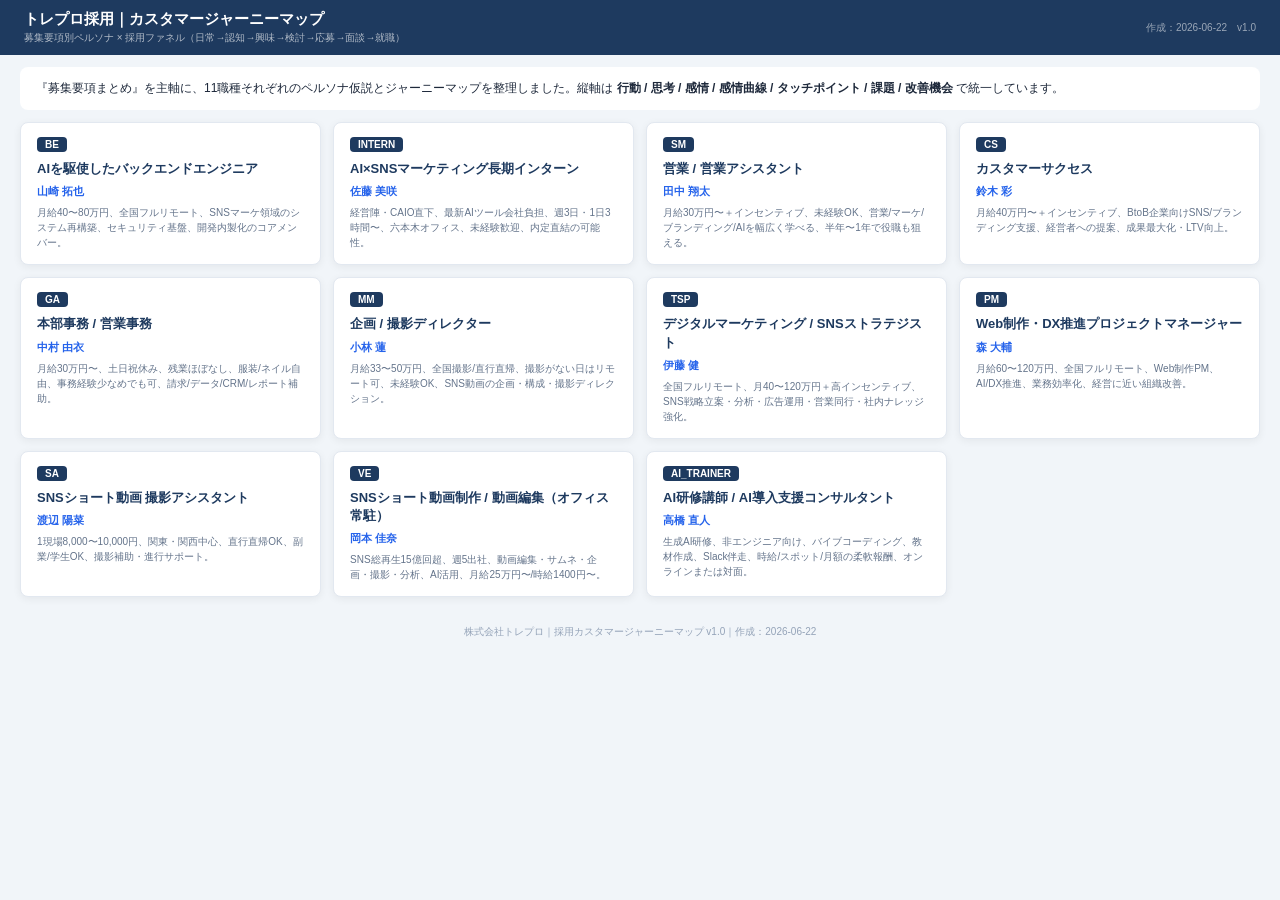
==== index.html @ 99a22a43 "トレプロ採用カスタマージャーニーマップ（11職種）を公開 募集要項別ペルソナと採用ファネル7フェーズのHTMLジャーニーマップを追加。  Co-authored-by: Cursor <cursora" ====
<!DOCTYPE html>
<html lang="ja">
<head>
  <meta charset="UTF-8">
  <meta name="viewport" content="width=device-width, initial-scale=1.0">
  <title>トレプロ採用｜カスタマージャーニーマップ一覧</title>
  <link rel="stylesheet" href="styles.css">
</head>
<body>

<div class="header">
  <div>
    <h1>トレプロ採用｜カスタマージャーニーマップ</h1>
    <p>募集要項別ペルソナ × 採用ファネル（日常→認知→興味→検討→応募→面談→就職）</p>
  </div>
  <div class="header-date">作成：2026-06-22　v1.0</div>
</div>

<div class="index-intro">
  <p>『募集要項まとめ』を主軸に、11職種それぞれのペルソナ仮説とジャーニーマップを整理しました。縦軸は <strong>行動 / 思考 / 感情 / 感情曲線 / タッチポイント / 課題 / 改善機会</strong> で統一しています。</p>
</div>

<div class="card-grid">

    <a class="card" href="01-be.html">
      <span class="card-code">BE</span>
      <h2>AIを駆使したバックエンドエンジニア</h2>
      <p class="card-persona">山崎 拓也</p>
      <p class="card-desc">月給40〜80万円、全国フルリモート、SNSマーケ領域のシステム再構築、セキュリティ基盤、開発内製化のコアメンバー。</p>
    </a>
    <a class="card" href="02-intern.html">
      <span class="card-code">INTERN</span>
      <h2>AI×SNSマーケティング長期インターン</h2>
      <p class="card-persona">佐藤 美咲</p>
      <p class="card-desc">経営陣・CAIO直下、最新AIツール会社負担、週3日・1日3時間〜、六本木オフィス、未経験歓迎、内定直結の可能性。</p>
    </a>
    <a class="card" href="03-sm.html">
      <span class="card-code">SM</span>
      <h2>営業 / 営業アシスタント</h2>
      <p class="card-persona">田中 翔太</p>
      <p class="card-desc">月給30万円〜＋インセンティブ、未経験OK、営業/マーケ/ブランディング/AIを幅広く学べる、半年〜1年で役職も狙える。</p>
    </a>
    <a class="card" href="04-cs.html">
      <span class="card-code">CS</span>
      <h2>カスタマーサクセス</h2>
      <p class="card-persona">鈴木 彩</p>
      <p class="card-desc">月給40万円〜＋インセンティブ、BtoB企業向けSNS/ブランディング支援、経営者への提案、成果最大化・LTV向上。</p>
    </a>
    <a class="card" href="05-ga.html">
      <span class="card-code">GA</span>
      <h2>本部事務 / 営業事務</h2>
      <p class="card-persona">中村 由衣</p>
      <p class="card-desc">月給30万円〜、土日祝休み、残業ほぼなし、服装/ネイル自由、事務経験少なめでも可、請求/データ/CRM/レポート補助。</p>
    </a>
    <a class="card" href="06-mm.html">
      <span class="card-code">MM</span>
      <h2>企画 / 撮影ディレクター</h2>
      <p class="card-persona">小林 蓮</p>
      <p class="card-desc">月給33〜50万円、全国撮影/直行直帰、撮影がない日はリモート可、未経験OK、SNS動画の企画・構成・撮影ディレクション。</p>
    </a>
    <a class="card" href="07-tsp.html">
      <span class="card-code">TSP</span>
      <h2>デジタルマーケティング / SNSストラテジスト</h2>
      <p class="card-persona">伊藤 健</p>
      <p class="card-desc">全国フルリモート、月40〜120万円＋高インセンティブ、SNS戦略立案・分析・広告運用・営業同行・社内ナレッジ強化。</p>
    </a>
    <a class="card" href="08-pm.html">
      <span class="card-code">PM</span>
      <h2>Web制作・DX推進プロジェクトマネージャー</h2>
      <p class="card-persona">森 大輔</p>
      <p class="card-desc">月給60〜120万円、全国フルリモート、Web制作PM、AI/DX推進、業務効率化、経営に近い組織改善。</p>
    </a>
    <a class="card" href="09-sa.html">
      <span class="card-code">SA</span>
      <h2>SNSショート動画 撮影アシスタント</h2>
      <p class="card-persona">渡辺 陽菜</p>
      <p class="card-desc">1現場8,000〜10,000円、関東・関西中心、直行直帰OK、副業/学生OK、撮影補助・進行サポート。</p>
    </a>
    <a class="card" href="10-ve.html">
      <span class="card-code">VE</span>
      <h2>SNSショート動画制作 / 動画編集（オフィス常駐）</h2>
      <p class="card-persona">岡本 佳奈</p>
      <p class="card-desc">SNS総再生15億回超、週5出社、動画編集・サムネ・企画・撮影・分析、AI活用、月給25万円〜/時給1400円〜。</p>
    </a>
    <a class="card" href="11-ai-trainer.html">
      <span class="card-code">AI_TRAINER</span>
      <h2>AI研修講師 / AI導入支援コンサルタント</h2>
      <p class="card-persona">高橋 直人</p>
      <p class="card-desc">生成AI研修、非エンジニア向け、バイブコーディング、教材作成、Slack伴走、時給/スポット/月額の柔軟報酬、オンラインまたは対面。</p>
    </a>
</div>

<div class="footer">
  株式会社トレプロ｜採用カスタマージャーニーマップ v1.0｜作成：2026-06-22
</div>

</body>
</html>
---- styles.css ----
:root {
  --navy: #1e3a5f;
  --border: #e2e8f0;
  --sub: #64748b;
}
* { margin: 0; padding: 0; box-sizing: border-box; }
body {
  font-family: 'Hiragino Sans', 'Yu Gothic UI', 'Meiryo', sans-serif;
  background: #f1f5f9;
  color: #1e293b;
  font-size: 11px;
  min-width: 1280px;
}
.header {
  background: var(--navy);
  color: white;
  padding: 10px 24px;
  display: flex;
  align-items: center;
  justify-content: space-between;
}
.header h1 { font-size: 15px; font-weight: 700; }
.header p  { font-size: 10px; opacity: 0.65; margin-top: 2px; }
.header-date { font-size: 10px; opacity: 0.55; }
.header-right { text-align: right; }
.back-link { color: #93c5fd; font-size: 10px; text-decoration: none; display: block; margin-bottom: 4px; }
.back-link:hover { text-decoration: underline; }

.persona-bar {
  background: white;
  border-bottom: 1px solid var(--border);
  padding: 8px 24px;
  display: flex;
  align-items: center;
  gap: 20px;
}
.p-name { font-weight: 700; font-size: 13px; color: var(--navy); white-space: nowrap; }
.p-meta { color: var(--sub); white-space: nowrap; font-size: 11px; max-width: 420px; overflow: hidden; text-overflow: ellipsis; }
.p-quote {
  flex: 1;
  font-style: italic;
  color: #1e40af;
  background: #eff6ff;
  padding: 5px 12px;
  border-left: 3px solid #3b82f6;
  border-radius: 0 5px 5px 0;
  font-size: 11px;
  line-height: 1.5;
}

.wrapper { padding: 12px 20px 8px; }
.tbl-wrap {
  border-radius: 8px;
  overflow: hidden;
  box-shadow: 0 2px 10px rgba(0,0,0,0.08);
}
table.cjm {
  width: 100%;
  border-collapse: collapse;
  background: white;
  table-layout: fixed;
}
table.cjm thead th { padding: 0; vertical-align: top; }
.ph {
  padding: 8px 6px;
  color: white;
  text-align: center;
  font-size: 11px;
  font-weight: 700;
  line-height: 1.4;
}
.ph small { display: block; font-size: 9px; font-weight: 400; opacity: 0.75; margin-bottom: 2px; }
th.lh { background: var(--navy); width: 68px; }
th.p1 .ph { background: #64748b; }
th.p2 .ph { background: #2563eb; }
th.p3 .ph { background: #0891b2; }
th.p4 .ph { background: #059669; }
th.p5 .ph { background: #d97706; }
th.p6 .ph { background: #dc2626; }
th.p7 .ph { background: #7c3aed; }
td.rl {
  background: #f8fafc;
  font-weight: 700;
  font-size: 10px;
  color: var(--sub);
  text-align: center;
  vertical-align: middle;
  padding: 5px 4px;
  border-right: 2px solid var(--border);
  border-bottom: 1px solid var(--border);
  width: 68px;
  line-height: 1.4;
}
table.cjm tbody td {
  padding: 7px 9px;
  font-size: 11px;
  vertical-align: top;
  line-height: 1.55;
  border-bottom: 1px solid var(--border);
}
table.cjm ul { padding-left: 13px; margin: 0; }
table.cjm ul li { margin-bottom: 3px; }
table.cjm ul li:last-child { margin-bottom: 0; }
.r-action  td:not(.rl) { background: #f0fdf4; }
.r-thought td:not(.rl) { background: #fefce8; }
.r-emotion td:not(.rl) { background: #fdf4ff; text-align: center; vertical-align: middle; padding: 6px 4px; }
.r-curve   td           { background: #fafafa; padding: 0 !important; }
.r-touch   td:not(.rl) { background: #eff6ff; }
.r-issue   td:not(.rl) { background: #fff7f7; }
.r-improve td:not(.rl) { background: #f0fdf4; }
.emo       { font-size: 20px; display: block; }
.emo-label { font-size: 10px; color: var(--sub); display: block; margin-top: 2px; line-height: 1.35; }
.pill { display: inline-block; font-size: 10px; padding: 1px 6px; border-radius: 10px; margin: 1px; font-weight: 600; }
.pA { background: #ede9fe; color: #5b21b6; }
.pB { background: #dbeafe; color: #1d4ed8; }
.pC { background: #fee2e2; color: #b91c1c; }
.pD { background: #fef3c7; color: #92400e; }
.pE { background: #d1fae5; color: #065f46; }
.pF { background: #f1f5f9; color: #475569; }
.iss { display: flex; gap: 4px; font-size: 11px; margin-bottom: 4px; line-height: 1.45; }
.iss:last-child { margin-bottom: 0; }
.dr { color: #dc2626; flex-shrink: 0; }
.dy { color: #d97706; flex-shrink: 0; }
.imp {
  border-left: 3px solid #16a34a;
  padding: 3px 8px;
  margin-bottom: 4px;
  background: white;
  border-radius: 0 4px 4px 0;
  font-size: 11px;
  line-height: 1.5;
}
.imp:last-child { margin-bottom: 0; }
.priorities {
  margin: 12px 20px 16px;
  background: white;
  border-radius: 8px;
  padding: 12px 16px;
  box-shadow: 0 1px 4px rgba(0,0,0,0.06);
  border-left: 4px solid #2563eb;
}
.priorities strong { display: block; font-size: 12px; color: var(--navy); margin-bottom: 8px; }
.priorities ul { padding-left: 18px; line-height: 1.6; }
.footer { text-align: center; padding: 8px; color: #94a3b8; font-size: 10px; }

.index-intro {
  background: white;
  margin: 12px 20px 0;
  padding: 12px 16px;
  border-radius: 8px;
  line-height: 1.6;
  font-size: 12px;
}
.card-grid {
  display: grid;
  grid-template-columns: repeat(auto-fill, minmax(280px, 1fr));
  gap: 12px;
  padding: 12px 20px 20px;
}
.card {
  background: white;
  border-radius: 8px;
  padding: 14px 16px;
  text-decoration: none;
  color: inherit;
  box-shadow: 0 2px 8px rgba(0,0,0,0.06);
  border: 1px solid var(--border);
  transition: box-shadow 0.15s, border-color 0.15s;
}
.card:hover {
  box-shadow: 0 4px 16px rgba(37,99,235,0.12);
  border-color: #93c5fd;
}
.card-code {
  display: inline-block;
  font-size: 10px;
  font-weight: 700;
  color: white;
  background: var(--navy);
  padding: 2px 8px;
  border-radius: 4px;
  margin-bottom: 8px;
}
.card h2 { font-size: 13px; color: var(--navy); margin-bottom: 6px; line-height: 1.4; }
.card-persona { font-size: 11px; font-weight: 700; color: #2563eb; margin-bottom: 6px; }
.card-desc { font-size: 10px; color: var(--sub); line-height: 1.5; }
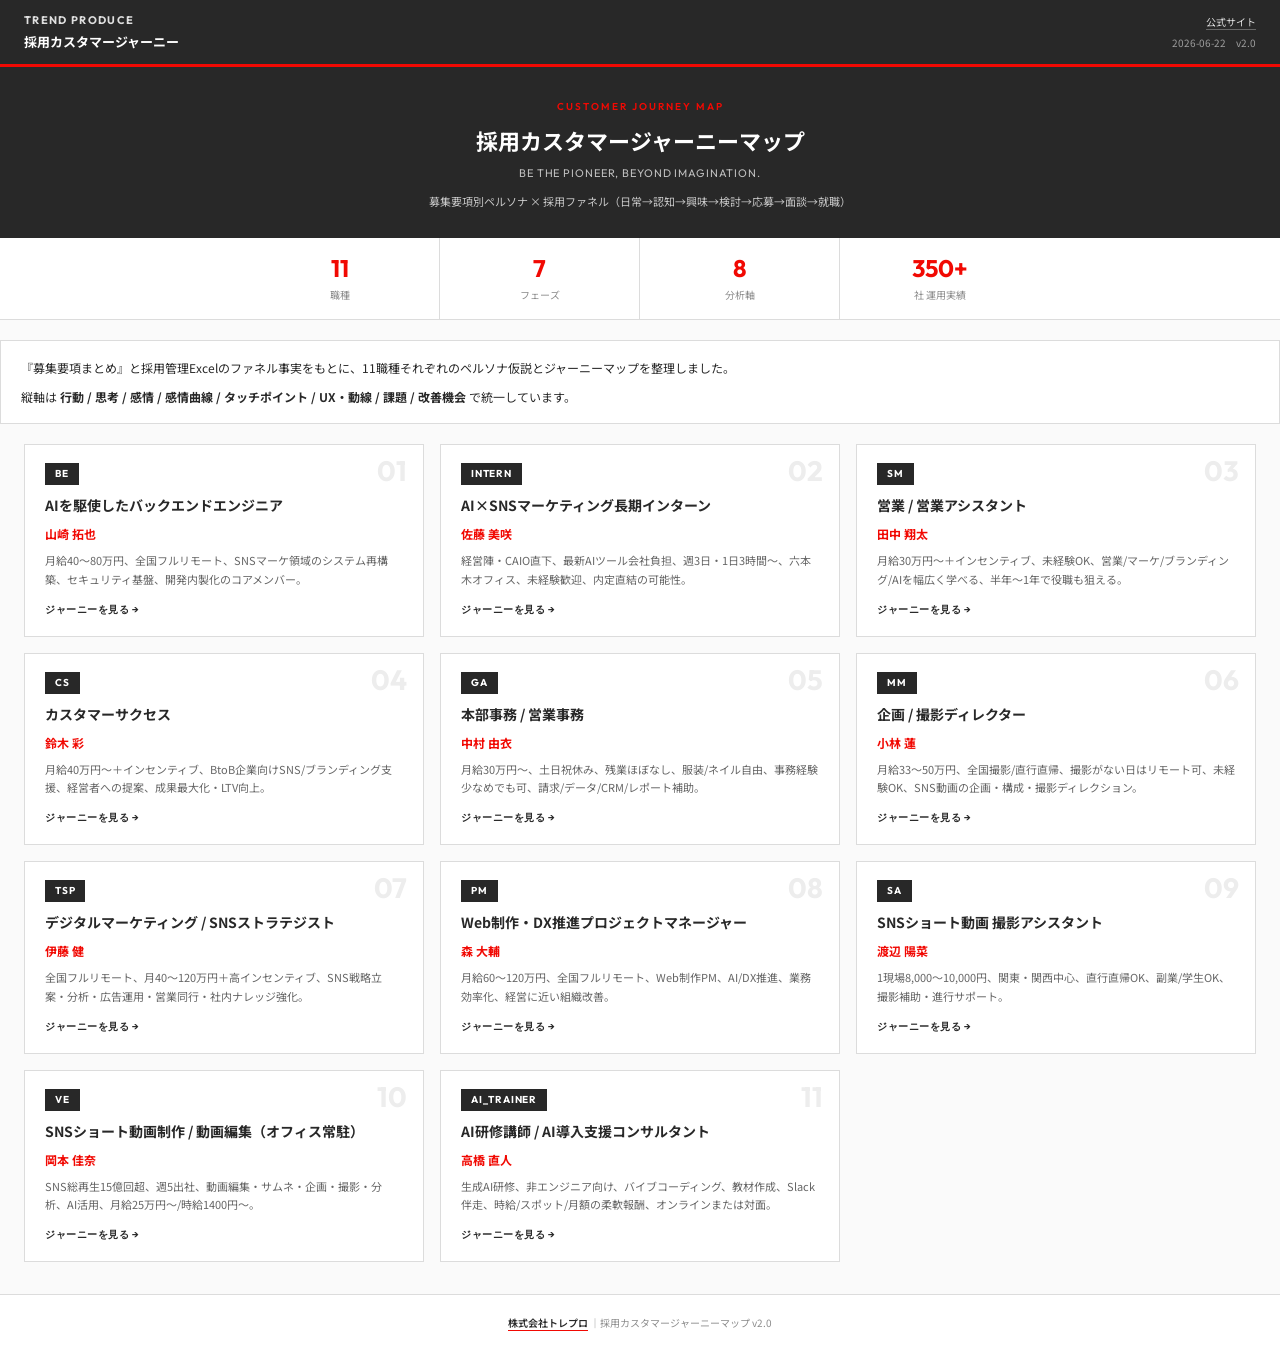
==== commit ed94a722: "v2.0: ペルソナv2反映・UX動線追加・トレプロトンマナ刷新 募集要項v2のUX・動線行を追加し、公式サイトに合わせたデザインに更新。  Co-authored-by: Cursor <curso" ====
--- a/index.html
+++ b/index.html
@@ -4,95 +4,141 @@
   <meta charset="UTF-8">
   <meta name="viewport" content="width=device-width, initial-scale=1.0">
   <title>トレプロ採用｜カスタマージャーニーマップ一覧</title>
+  <link rel="preconnect" href="https://fonts.googleapis.com">
+  <link rel="preconnect" href="https://fonts.gstatic.com" crossorigin>
+  <link href="https://fonts.googleapis.com/css2?family=Outfit:wght@400;600;700&family=Noto+Sans+JP:wght@400;500;700&display=swap" rel="stylesheet">
   <link rel="stylesheet" href="styles.css">
 </head>
-<body>
+<body class="index-page">
 
-<div class="header">
-  <div>
-    <h1>トレプロ採用｜カスタマージャーニーマップ</h1>
-    <p>募集要項別ペルソナ × 採用ファネル（日常→認知→興味→検討→応募→面談→就職）</p>
+<header class="site-header">
+  <div class="site-header-inner">
+    <a class="brand" href="index.html">
+      <span class="brand-en">TREND PRODUCE</span>
+      <span class="brand-ja">採用カスタマージャーニー</span>
+    </a>
+    <div class="site-header-meta">
+      <a class="ext-link" href="https://tre-pro.co.jp/" target="_blank" rel="noopener">公式サイト</a>
+      <span class="header-date">2026-06-22　v2.0</span>
+    </div>
   </div>
-  <div class="header-date">作成：2026-06-22　v1.0</div>
-</div>
+</header>
+
+<section class="index-hero">
+  <p class="eyebrow">CUSTOMER JOURNEY MAP</p>
+  <h1>採用カスタマージャーニーマップ</h1>
+  <p class="hero-tagline">BE THE PIONEER, BEYOND IMAGINATION.</p>
+  <p class="hero-sub">募集要項別ペルソナ × 採用ファネル（日常→認知→興味→検討→応募→面談→就職）</p>
+</section>
+
+<section class="stats-bar">
+  <div class="stat"><span class="stat-num">11</span><span class="stat-label">職種</span></div>
+  <div class="stat"><span class="stat-num">7</span><span class="stat-label">フェーズ</span></div>
+  <div class="stat"><span class="stat-num">8</span><span class="stat-label">分析軸</span></div>
+  <div class="stat"><span class="stat-num">350+</span><span class="stat-label">社 運用実績</span></div>
+</section>
 
 <div class="index-intro">
-  <p>『募集要項まとめ』を主軸に、11職種それぞれのペルソナ仮説とジャーニーマップを整理しました。縦軸は <strong>行動 / 思考 / 感情 / 感情曲線 / タッチポイント / 課題 / 改善機会</strong> で統一しています。</p>
+  <p>『募集要項まとめ』と採用管理Excelのファネル事実をもとに、11職種それぞれのペルソナ仮説とジャーニーマップを整理しました。</p>
+  <p>縦軸は <strong>行動 / 思考 / 感情 / 感情曲線 / タッチポイント / UX・動線 / 課題 / 改善機会</strong> で統一しています。</p>
 </div>
 
 <div class="card-grid">
 
     <a class="card" href="01-be.html">
+      <span class="card-num">01</span>
       <span class="card-code">BE</span>
       <h2>AIを駆使したバックエンドエンジニア</h2>
       <p class="card-persona">山崎 拓也</p>
       <p class="card-desc">月給40〜80万円、全国フルリモート、SNSマーケ領域のシステム再構築、セキュリティ基盤、開発内製化のコアメンバー。</p>
+      <span class="card-cta">ジャーニーを見る →</span>
     </a>
     <a class="card" href="02-intern.html">
+      <span class="card-num">02</span>
       <span class="card-code">INTERN</span>
       <h2>AI×SNSマーケティング長期インターン</h2>
       <p class="card-persona">佐藤 美咲</p>
       <p class="card-desc">経営陣・CAIO直下、最新AIツール会社負担、週3日・1日3時間〜、六本木オフィス、未経験歓迎、内定直結の可能性。</p>
+      <span class="card-cta">ジャーニーを見る →</span>
     </a>
     <a class="card" href="03-sm.html">
+      <span class="card-num">03</span>
       <span class="card-code">SM</span>
       <h2>営業 / 営業アシスタント</h2>
       <p class="card-persona">田中 翔太</p>
       <p class="card-desc">月給30万円〜＋インセンティブ、未経験OK、営業/マーケ/ブランディング/AIを幅広く学べる、半年〜1年で役職も狙える。</p>
+      <span class="card-cta">ジャーニーを見る →</span>
     </a>
     <a class="card" href="04-cs.html">
+      <span class="card-num">04</span>
       <span class="card-code">CS</span>
       <h2>カスタマーサクセス</h2>
       <p class="card-persona">鈴木 彩</p>
       <p class="card-desc">月給40万円〜＋インセンティブ、BtoB企業向けSNS/ブランディング支援、経営者への提案、成果最大化・LTV向上。</p>
+      <span class="card-cta">ジャーニーを見る →</span>
     </a>
     <a class="card" href="05-ga.html">
+      <span class="card-num">05</span>
       <span class="card-code">GA</span>
       <h2>本部事務 / 営業事務</h2>
       <p class="card-persona">中村 由衣</p>
       <p class="card-desc">月給30万円〜、土日祝休み、残業ほぼなし、服装/ネイル自由、事務経験少なめでも可、請求/データ/CRM/レポート補助。</p>
+      <span class="card-cta">ジャーニーを見る →</span>
     </a>
     <a class="card" href="06-mm.html">
+      <span class="card-num">06</span>
       <span class="card-code">MM</span>
       <h2>企画 / 撮影ディレクター</h2>
       <p class="card-persona">小林 蓮</p>
       <p class="card-desc">月給33〜50万円、全国撮影/直行直帰、撮影がない日はリモート可、未経験OK、SNS動画の企画・構成・撮影ディレクション。</p>
+      <span class="card-cta">ジャーニーを見る →</span>
     </a>
     <a class="card" href="07-tsp.html">
+      <span class="card-num">07</span>
       <span class="card-code">TSP</span>
       <h2>デジタルマーケティング / SNSストラテジスト</h2>
       <p class="card-persona">伊藤 健</p>
       <p class="card-desc">全国フルリモート、月40〜120万円＋高インセンティブ、SNS戦略立案・分析・広告運用・営業同行・社内ナレッジ強化。</p>
+      <span class="card-cta">ジャーニーを見る →</span>
     </a>
     <a class="card" href="08-pm.html">
+      <span class="card-num">08</span>
       <span class="card-code">PM</span>
       <h2>Web制作・DX推進プロジェクトマネージャー</h2>
       <p class="card-persona">森 大輔</p>
       <p class="card-desc">月給60〜120万円、全国フルリモート、Web制作PM、AI/DX推進、業務効率化、経営に近い組織改善。</p>
+      <span class="card-cta">ジャーニーを見る →</span>
     </a>
     <a class="card" href="09-sa.html">
+      <span class="card-num">09</span>
       <span class="card-code">SA</span>
       <h2>SNSショート動画 撮影アシスタント</h2>
       <p class="card-persona">渡辺 陽菜</p>
       <p class="card-desc">1現場8,000〜10,000円、関東・関西中心、直行直帰OK、副業/学生OK、撮影補助・進行サポート。</p>
+      <span class="card-cta">ジャーニーを見る →</span>
     </a>
     <a class="card" href="10-ve.html">
+      <span class="card-num">10</span>
       <span class="card-code">VE</span>
       <h2>SNSショート動画制作 / 動画編集（オフィス常駐）</h2>
       <p class="card-persona">岡本 佳奈</p>
       <p class="card-desc">SNS総再生15億回超、週5出社、動画編集・サムネ・企画・撮影・分析、AI活用、月給25万円〜/時給1400円〜。</p>
+      <span class="card-cta">ジャーニーを見る →</span>
     </a>
     <a class="card" href="11-ai-trainer.html">
+      <span class="card-num">11</span>
       <span class="card-code">AI_TRAINER</span>
       <h2>AI研修講師 / AI導入支援コンサルタント</h2>
       <p class="card-persona">高橋 直人</p>
       <p class="card-desc">生成AI研修、非エンジニア向け、バイブコーディング、教材作成、Slack伴走、時給/スポット/月額の柔軟報酬、オンラインまたは対面。</p>
+      <span class="card-cta">ジャーニーを見る →</span>
     </a>
 </div>
 
-<div class="footer">
-  株式会社トレプロ｜採用カスタマージャーニーマップ v1.0｜作成：2026-06-22
-</div>
+<footer class="footer">
+  <a href="https://tre-pro.co.jp/" target="_blank" rel="noopener">株式会社トレプロ</a>
+  ｜採用カスタマージャーニーマップ v2.0
+</footer>
 
 </body>
 </html>
--- a/styles.css
+++ b/styles.css
@@ -1,186 +1,381 @@
 :root {
-  --navy: #1e3a5f;
-  --border: #e2e8f0;
-  --sub: #64748b;
+  --black: #282828;
+  --red: #f10903;
+  --red-dark: #c40702;
+  --gray: #8C8C8C;
+  --gray-light: #ededed;
+  --border: #dcdcdc;
+  --bg: #fafafa;
+  --white: #ffffff;
 }
 * { margin: 0; padding: 0; box-sizing: border-box; }
 body {
-  font-family: 'Hiragino Sans', 'Yu Gothic UI', 'Meiryo', sans-serif;
-  background: #f1f5f9;
-  color: #1e293b;
+  font-family: "Noto Sans JP", "Hiragino Sans", "Yu Gothic UI", sans-serif;
+  background: var(--bg);
+  color: var(--black);
   font-size: 11px;
   min-width: 1280px;
-}
-.header {
-  background: var(--navy);
-  color: white;
-  padding: 10px 24px;
+  line-height: 1.6;
+}
+
+/* ── Header ── */
+.site-header {
+  background: var(--black);
+  color: var(--white);
+  border-bottom: 3px solid var(--red);
+}
+.site-header-inner {
+  max-width: 1440px;
+  margin: 0 auto;
+  padding: 12px 24px;
   display: flex;
   align-items: center;
   justify-content: space-between;
 }
-.header h1 { font-size: 15px; font-weight: 700; }
-.header p  { font-size: 10px; opacity: 0.65; margin-top: 2px; }
-.header-date { font-size: 10px; opacity: 0.55; }
-.header-right { text-align: right; }
-.back-link { color: #93c5fd; font-size: 10px; text-decoration: none; display: block; margin-bottom: 4px; }
-.back-link:hover { text-decoration: underline; }
-
+.brand { text-decoration: none; color: inherit; }
+.brand-en {
+  display: block;
+  font-family: "Outfit", sans-serif;
+  font-size: 11px;
+  font-weight: 700;
+  letter-spacing: 0.12em;
+  opacity: 0.85;
+}
+.brand-ja {
+  display: block;
+  font-size: 13px;
+  font-weight: 700;
+  margin-top: 2px;
+}
+.site-header-meta { text-align: right; }
+.header-date { display: block; font-size: 10px; opacity: 0.55; margin-top: 4px; }
+.back-link, .ext-link {
+  color: var(--white);
+  font-size: 10px;
+  text-decoration: none;
+  opacity: 0.85;
+  border-bottom: 1px solid rgba(255,255,255,0.35);
+}
+.back-link:hover, .ext-link:hover { opacity: 1; border-color: var(--red); }
+
+/* ── Hero ── */
+.index-hero, .page-hero {
+  background: var(--black);
+  color: var(--white);
+  padding: 32px 24px 28px;
+  text-align: center;
+}
+.page-hero { padding: 24px 24px 20px; text-align: left; max-width: 1440px; margin: 0 auto; }
+.eyebrow {
+  font-family: "Outfit", sans-serif;
+  font-size: 10px;
+  font-weight: 600;
+  letter-spacing: 0.2em;
+  color: var(--red);
+  margin-bottom: 10px;
+}
+.index-hero h1, .page-hero h1 {
+  font-size: 22px;
+  font-weight: 700;
+  line-height: 1.45;
+  margin-bottom: 8px;
+}
+.page-hero h1 { font-size: 18px; }
+.hero-tagline {
+  font-family: "Outfit", sans-serif;
+  font-size: 11px;
+  letter-spacing: 0.08em;
+  opacity: 0.7;
+  margin-bottom: 10px;
+}
+.hero-sub { font-size: 11px; opacity: 0.75; }
+
+/* ── Stats ── */
+.stats-bar {
+  display: flex;
+  justify-content: center;
+  gap: 0;
+  background: var(--white);
+  border-bottom: 1px solid var(--border);
+  max-width: 1440px;
+  margin: 0 auto;
+}
+.stat {
+  flex: 1;
+  max-width: 200px;
+  text-align: center;
+  padding: 16px 12px;
+  border-right: 1px solid var(--border);
+}
+.stat:last-child { border-right: none; }
+.stat-num {
+  display: block;
+  font-family: "Outfit", sans-serif;
+  font-size: 24px;
+  font-weight: 700;
+  color: var(--red);
+  line-height: 1.2;
+}
+.stat-label { display: block; font-size: 10px; color: var(--gray); margin-top: 4px; }
+
+/* ── Persona ── */
 .persona-bar {
-  background: white;
+  background: var(--white);
   border-bottom: 1px solid var(--border);
-  padding: 8px 24px;
-  display: flex;
-  align-items: center;
-  gap: 20px;
-}
-.p-name { font-weight: 700; font-size: 13px; color: var(--navy); white-space: nowrap; }
-.p-meta { color: var(--sub); white-space: nowrap; font-size: 11px; max-width: 420px; overflow: hidden; text-overflow: ellipsis; }
+  padding: 16px 24px;
+  max-width: 1440px;
+  margin: 0 auto;
+}
+.persona-main { display: flex; align-items: center; gap: 10px; margin-bottom: 8px; }
+.p-label {
+  font-family: "Outfit", sans-serif;
+  font-size: 9px;
+  font-weight: 700;
+  letter-spacing: 0.15em;
+  color: var(--red);
+  background: #fff0ef;
+  padding: 2px 8px;
+  border-radius: 2px;
+}
+.p-name { font-size: 16px; font-weight: 700; color: var(--black); }
+.p-meta { font-size: 11px; color: #555; margin-bottom: 10px; line-height: 1.65; }
 .p-quote {
-  flex: 1;
-  font-style: italic;
-  color: #1e40af;
-  background: #eff6ff;
-  padding: 5px 12px;
-  border-left: 3px solid #3b82f6;
-  border-radius: 0 5px 5px 0;
-  font-size: 11px;
-  line-height: 1.5;
-}
-
-.wrapper { padding: 12px 20px 8px; }
+  font-size: 11px;
+  color: var(--black);
+  background: var(--gray-light);
+  border-left: 3px solid var(--red);
+  padding: 10px 14px;
+  font-style: normal;
+  font-weight: 500;
+}
+
+/* ── Table ── */
+.wrapper { padding: 16px 24px 24px; max-width: 1440px; margin: 0 auto; }
 .tbl-wrap {
-  border-radius: 8px;
+  border-radius: 4px;
   overflow: hidden;
-  box-shadow: 0 2px 10px rgba(0,0,0,0.08);
+  box-shadow: 0 2px 16px rgba(40,40,40,0.08);
+  border: 1px solid var(--border);
 }
 table.cjm {
   width: 100%;
   border-collapse: collapse;
-  background: white;
+  background: var(--white);
   table-layout: fixed;
 }
 table.cjm thead th { padding: 0; vertical-align: top; }
 .ph {
-  padding: 8px 6px;
-  color: white;
+  padding: 10px 6px;
+  color: var(--white);
   text-align: center;
   font-size: 11px;
   font-weight: 700;
   line-height: 1.4;
 }
-.ph small { display: block; font-size: 9px; font-weight: 400; opacity: 0.75; margin-bottom: 2px; }
-th.lh { background: var(--navy); width: 68px; }
-th.p1 .ph { background: #64748b; }
-th.p2 .ph { background: #2563eb; }
-th.p3 .ph { background: #0891b2; }
-th.p4 .ph { background: #059669; }
-th.p5 .ph { background: #d97706; }
-th.p6 .ph { background: #dc2626; }
-th.p7 .ph { background: #7c3aed; }
-td.rl {
-  background: #f8fafc;
-  font-weight: 700;
-  font-size: 10px;
-  color: var(--sub);
+.ph small {
+  display: block;
+  font-family: "Outfit", sans-serif;
+  font-size: 9px;
+  font-weight: 500;
+  opacity: 0.8;
+  margin-bottom: 3px;
+  letter-spacing: 0.05em;
+}
+th.lh { background: var(--black); width: 72px; }
+th.p1 .ph { background: var(--gray); }
+th.p2 .ph { background: #555; }
+th.p3 .ph { background: var(--black); }
+th.p4 .ph { background: var(--red); }
+th.p5 .ph { background: var(--red-dark); }
+th.p6 .ph { background: var(--black); }
+th.p7 .ph { background: var(--red); }
+td.rl, th.lh {
+  background: #f5f5f5;
+  font-weight: 700;
+  font-size: 10px;
+  color: #555;
   text-align: center;
   vertical-align: middle;
-  padding: 5px 4px;
+  padding: 6px 4px;
   border-right: 2px solid var(--border);
   border-bottom: 1px solid var(--border);
-  width: 68px;
-  line-height: 1.4;
-}
+  width: 72px;
+  line-height: 1.45;
+}
+.curve-label { font-size: 9px !important; color: var(--gray) !important; }
 table.cjm tbody td {
-  padding: 7px 9px;
+  padding: 8px 10px;
   font-size: 11px;
   vertical-align: top;
-  line-height: 1.55;
+  line-height: 1.6;
   border-bottom: 1px solid var(--border);
-}
-table.cjm ul { padding-left: 13px; margin: 0; }
-table.cjm ul li { margin-bottom: 3px; }
+  border-right: 1px solid #f0f0f0;
+}
+table.cjm ul { padding-left: 14px; margin: 0; }
+table.cjm ul li { margin-bottom: 4px; }
 table.cjm ul li:last-child { margin-bottom: 0; }
-.r-action  td:not(.rl) { background: #f0fdf4; }
-.r-thought td:not(.rl) { background: #fefce8; }
-.r-emotion td:not(.rl) { background: #fdf4ff; text-align: center; vertical-align: middle; padding: 6px 4px; }
-.r-curve   td           { background: #fafafa; padding: 0 !important; }
-.r-touch   td:not(.rl) { background: #eff6ff; }
-.r-issue   td:not(.rl) { background: #fff7f7; }
-.r-improve td:not(.rl) { background: #f0fdf4; }
-.emo       { font-size: 20px; display: block; }
-.emo-label { font-size: 10px; color: var(--sub); display: block; margin-top: 2px; line-height: 1.35; }
-.pill { display: inline-block; font-size: 10px; padding: 1px 6px; border-radius: 10px; margin: 1px; font-weight: 600; }
-.pA { background: #ede9fe; color: #5b21b6; }
-.pB { background: #dbeafe; color: #1d4ed8; }
-.pC { background: #fee2e2; color: #b91c1c; }
-.pD { background: #fef3c7; color: #92400e; }
-.pE { background: #d1fae5; color: #065f46; }
-.pF { background: #f1f5f9; color: #475569; }
-.iss { display: flex; gap: 4px; font-size: 11px; margin-bottom: 4px; line-height: 1.45; }
+
+/* Row colors */
+.r-action  td:not(.rl) { background: #fafafa; }
+.r-thought td:not(.rl) { background: var(--white); }
+.r-emotion td:not(.rl) { background: #fff8f8; text-align: center; vertical-align: middle; padding: 8px 4px; }
+.r-curve   td           { background: #f5f5f5; padding: 0 !important; }
+.r-touch   td:not(.rl) { background: #fafafa; }
+.r-ux      td:not(.rl) { background: #fff5f5; }
+.r-issue   td:not(.rl) { background: #fffafa; }
+.r-improve td:not(.rl) { background: #f8fff8; }
+
+.emo       { font-size: 22px; display: block; }
+.emo-label { font-size: 10px; color: #666; display: block; margin-top: 3px; line-height: 1.4; }
+
+/* Pills */
+.pill {
+  display: inline-block;
+  font-size: 10px;
+  padding: 2px 7px;
+  border-radius: 2px;
+  margin: 2px 2px 2px 0;
+  font-weight: 600;
+  border: 1px solid transparent;
+}
+.pA { background: #f5f5f5; color: var(--black); border-color: var(--border); }
+.pB { background: var(--black); color: var(--white); }
+.pC { background: #fff0ef; color: var(--red-dark); border-color: #ffc9c7; }
+.pD { background: #fff8e6; color: #92400e; border-color: #fde68a; }
+.pE { background: #f0fdf4; color: #065f46; border-color: #bbf7d0; }
+.pF { background: var(--gray-light); color: #555; border-color: var(--border); }
+
+/* Issue / Improve / UX */
+.iss { display: flex; gap: 5px; font-size: 11px; margin-bottom: 5px; line-height: 1.5; }
 .iss:last-child { margin-bottom: 0; }
-.dr { color: #dc2626; flex-shrink: 0; }
-.dy { color: #d97706; flex-shrink: 0; }
+.dr { color: var(--red); flex-shrink: 0; font-weight: 700; }
+.dy { color: #d97706; flex-shrink: 0; font-weight: 700; }
 .imp {
   border-left: 3px solid #16a34a;
-  padding: 3px 8px;
-  margin-bottom: 4px;
-  background: white;
-  border-radius: 0 4px 4px 0;
-  font-size: 11px;
-  line-height: 1.5;
+  padding: 4px 10px;
+  margin-bottom: 5px;
+  background: var(--white);
+  font-size: 11px;
+  line-height: 1.55;
 }
 .imp:last-child { margin-bottom: 0; }
+.ux {
+  border-left: 3px solid var(--red);
+  padding: 4px 10px;
+  margin-bottom: 5px;
+  background: var(--white);
+  font-size: 11px;
+  line-height: 1.55;
+}
+.ux:last-child { margin-bottom: 0; }
+
+/* Priorities */
 .priorities {
-  margin: 12px 20px 16px;
-  background: white;
-  border-radius: 8px;
-  padding: 12px 16px;
-  box-shadow: 0 1px 4px rgba(0,0,0,0.06);
-  border-left: 4px solid #2563eb;
-}
-.priorities strong { display: block; font-size: 12px; color: var(--navy); margin-bottom: 8px; }
-.priorities ul { padding-left: 18px; line-height: 1.6; }
-.footer { text-align: center; padding: 8px; color: #94a3b8; font-size: 10px; }
-
+  margin-top: 16px;
+  background: var(--white);
+  border: 1px solid var(--border);
+  border-top: 3px solid var(--red);
+  padding: 16px 20px;
+}
+.priorities-label {
+  font-family: "Outfit", sans-serif;
+  font-size: 9px;
+  font-weight: 700;
+  letter-spacing: 0.15em;
+  color: var(--red);
+  margin-bottom: 6px;
+}
+.priorities strong { display: block; font-size: 13px; color: var(--black); margin-bottom: 10px; }
+.priorities ul { padding-left: 18px; line-height: 1.7; font-size: 11px; }
+
+/* Footer */
+.footer {
+  text-align: center;
+  padding: 20px;
+  color: var(--gray);
+  font-size: 10px;
+  border-top: 1px solid var(--border);
+  background: var(--white);
+}
+.footer a { color: var(--black); font-weight: 600; text-decoration: none; border-bottom: 1px solid var(--red); }
+.footer a:hover { color: var(--red); }
+
+/* Index */
 .index-intro {
-  background: white;
-  margin: 12px 20px 0;
-  padding: 12px 16px;
-  border-radius: 8px;
-  line-height: 1.6;
+  background: var(--white);
+  margin: 20px 24px 0;
+  padding: 16px 20px;
+  border: 1px solid var(--border);
+  line-height: 1.75;
   font-size: 12px;
-}
+  max-width: 1392px;
+  margin-left: auto;
+  margin-right: auto;
+}
+.index-intro p + p { margin-top: 8px; }
 .card-grid {
   display: grid;
-  grid-template-columns: repeat(auto-fill, minmax(280px, 1fr));
-  gap: 12px;
-  padding: 12px 20px 20px;
+  grid-template-columns: repeat(auto-fill, minmax(300px, 1fr));
+  gap: 16px;
+  padding: 20px 24px 32px;
+  max-width: 1440px;
+  margin: 0 auto;
 }
 .card {
-  background: white;
-  border-radius: 8px;
-  padding: 14px 16px;
+  background: var(--white);
+  border: 1px solid var(--border);
+  padding: 18px 20px;
   text-decoration: none;
   color: inherit;
-  box-shadow: 0 2px 8px rgba(0,0,0,0.06);
-  border: 1px solid var(--border);
-  transition: box-shadow 0.15s, border-color 0.15s;
+  transition: border-color 0.2s, box-shadow 0.2s, transform 0.15s;
+  position: relative;
+  overflow: hidden;
+}
+.card::before {
+  content: "";
+  position: absolute;
+  top: 0; left: 0; right: 0;
+  height: 3px;
+  background: var(--red);
+  transform: scaleX(0);
+  transform-origin: left;
+  transition: transform 0.2s;
 }
 .card:hover {
-  box-shadow: 0 4px 16px rgba(37,99,235,0.12);
-  border-color: #93c5fd;
+  border-color: var(--black);
+  box-shadow: 0 8px 24px rgba(40,40,40,0.1);
+  transform: translateY(-2px);
+}
+.card:hover::before { transform: scaleX(1); }
+.card-num {
+  font-family: "Outfit", sans-serif;
+  font-size: 28px;
+  font-weight: 700;
+  color: var(--gray-light);
+  position: absolute;
+  top: 12px;
+  right: 16px;
+  line-height: 1;
 }
 .card-code {
   display: inline-block;
-  font-size: 10px;
-  font-weight: 700;
-  color: white;
-  background: var(--navy);
-  padding: 2px 8px;
-  border-radius: 4px;
-  margin-bottom: 8px;
-}
-.card h2 { font-size: 13px; color: var(--navy); margin-bottom: 6px; line-height: 1.4; }
-.card-persona { font-size: 11px; font-weight: 700; color: #2563eb; margin-bottom: 6px; }
-.card-desc { font-size: 10px; color: var(--sub); line-height: 1.5; }
+  font-family: "Outfit", sans-serif;
+  font-size: 10px;
+  font-weight: 700;
+  letter-spacing: 0.08em;
+  color: var(--white);
+  background: var(--black);
+  padding: 3px 10px;
+  margin-bottom: 10px;
+}
+.card h2 { font-size: 14px; font-weight: 700; color: var(--black); margin-bottom: 8px; line-height: 1.5; padding-right: 40px; }
+.card-persona { font-size: 12px; font-weight: 700; color: var(--red); margin-bottom: 8px; }
+.card-desc { font-size: 11px; color: #666; line-height: 1.65; margin-bottom: 12px; }
+.card-cta {
+  font-family: "Outfit", sans-serif;
+  font-size: 10px;
+  font-weight: 600;
+  letter-spacing: 0.05em;
+  color: var(--black);
+}
+.card:hover .card-cta { color: var(--red); }
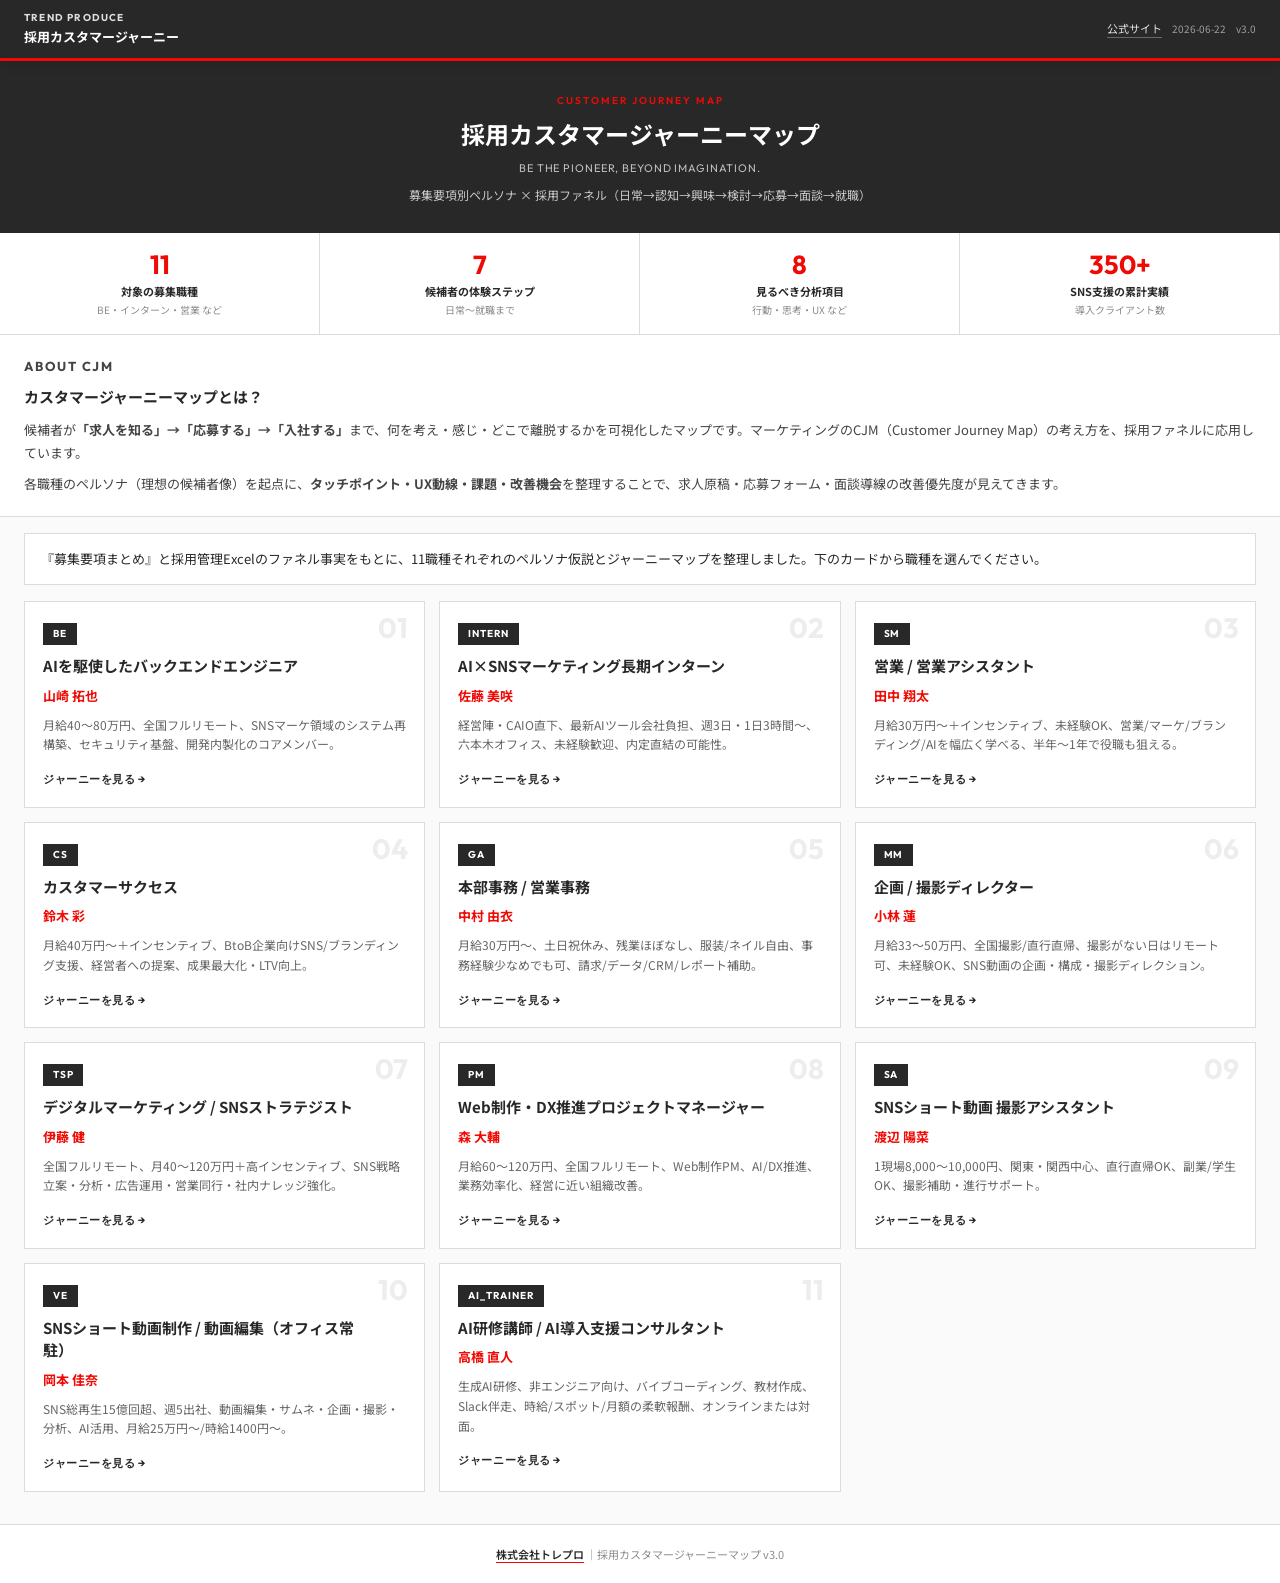
==== commit 8f3d92b6: "v3.0: レスポンシブ対応・固定ヘッダー・文言改善（最終版） スマホは横スワイプ形式、PCはテーブル表示。一覧戻るボタン拡大、CJM解説追加。  Co-authored-by: Cursor <cu" ====
--- a/index.html
+++ b/index.html
@@ -19,7 +19,7 @@
     </a>
     <div class="site-header-meta">
       <a class="ext-link" href="https://tre-pro.co.jp/" target="_blank" rel="noopener">公式サイト</a>
-      <span class="header-date">2026-06-22　v2.0</span>
+      <span class="header-date">2026-06-22　v3.0</span>
     </div>
   </div>
 </header>
@@ -32,15 +32,37 @@
 </section>
 
 <section class="stats-bar">
-  <div class="stat"><span class="stat-num">11</span><span class="stat-label">職種</span></div>
-  <div class="stat"><span class="stat-num">7</span><span class="stat-label">フェーズ</span></div>
-  <div class="stat"><span class="stat-num">8</span><span class="stat-label">分析軸</span></div>
-  <div class="stat"><span class="stat-num">350+</span><span class="stat-label">社 運用実績</span></div>
+  <div class="stat">
+    <span class="stat-num">11</span>
+    <span class="stat-label">対象の募集職種</span>
+    <span class="stat-desc">BE・インターン・営業 など</span>
+  </div>
+  <div class="stat">
+    <span class="stat-num">7</span>
+    <span class="stat-label">候補者の体験ステップ</span>
+    <span class="stat-desc">日常〜就職まで</span>
+  </div>
+  <div class="stat">
+    <span class="stat-num">8</span>
+    <span class="stat-label">見るべき分析項目</span>
+    <span class="stat-desc">行動・思考・UX など</span>
+  </div>
+  <div class="stat">
+    <span class="stat-num">350+</span>
+    <span class="stat-label">SNS支援の累計実績</span>
+    <span class="stat-desc">導入クライアント数</span>
+  </div>
+</section>
+
+<section class="cjm-about">
+  <p class="cjm-about-label">ABOUT CJM</p>
+  <h2>カスタマージャーニーマップとは？</h2>
+  <p>候補者が<strong>「求人を知る」→「応募する」→「入社する」</strong>まで、何を考え・感じ・どこで離脱するかを可視化したマップです。マーケティングのCJM（Customer Journey Map）の考え方を、採用ファネルに応用しています。</p>
+  <p>各職種のペルソナ（理想の候補者像）を起点に、<strong>タッチポイント・UX動線・課題・改善機会</strong>を整理することで、求人原稿・応募フォーム・面談導線の改善優先度が見えてきます。</p>
 </section>
 
 <div class="index-intro">
-  <p>『募集要項まとめ』と採用管理Excelのファネル事実をもとに、11職種それぞれのペルソナ仮説とジャーニーマップを整理しました。</p>
-  <p>縦軸は <strong>行動 / 思考 / 感情 / 感情曲線 / タッチポイント / UX・動線 / 課題 / 改善機会</strong> で統一しています。</p>
+  <p>『募集要項まとめ』と採用管理Excelのファネル事実をもとに、11職種それぞれのペルソナ仮説とジャーニーマップを整理しました。下のカードから職種を選んでください。</p>
 </div>
 
 <div class="card-grid">
@@ -137,7 +159,7 @@
 
 <footer class="footer">
   <a href="https://tre-pro.co.jp/" target="_blank" rel="noopener">株式会社トレプロ</a>
-  ｜採用カスタマージャーニーマップ v2.0
+  ｜採用カスタマージャーニーマップ v3.0
 </footer>
 
 </body>
--- a/styles.css
+++ b/styles.css
@@ -7,36 +7,44 @@
   --border: #dcdcdc;
   --bg: #fafafa;
   --white: #ffffff;
+  --header-h: 56px;
 }
 * { margin: 0; padding: 0; box-sizing: border-box; }
+html { scroll-behavior: smooth; -webkit-text-size-adjust: 100%; }
 body {
   font-family: "Noto Sans JP", "Hiragino Sans", "Yu Gothic UI", sans-serif;
   background: var(--bg);
   color: var(--black);
-  font-size: 11px;
-  min-width: 1280px;
+  font-size: 14px;
   line-height: 1.6;
-}
-
-/* ── Header ── */
+  overflow-x: hidden;
+}
+
+/* ── Sticky Header ── */
 .site-header {
+  position: sticky;
+  top: 0;
+  z-index: 1000;
   background: var(--black);
   color: var(--white);
   border-bottom: 3px solid var(--red);
+  box-shadow: 0 2px 12px rgba(0,0,0,0.15);
 }
 .site-header-inner {
   max-width: 1440px;
   margin: 0 auto;
-  padding: 12px 24px;
+  padding: 10px 16px;
   display: flex;
   align-items: center;
   justify-content: space-between;
-}
-.brand { text-decoration: none; color: inherit; }
+  gap: 12px;
+  min-height: var(--header-h);
+}
+.brand { text-decoration: none; color: inherit; flex-shrink: 0; }
 .brand-en {
   display: block;
   font-family: "Outfit", sans-serif;
-  font-size: 11px;
+  font-size: 10px;
   font-weight: 700;
   letter-spacing: 0.12em;
   opacity: 0.85;
@@ -45,88 +53,156 @@
   display: block;
   font-size: 13px;
   font-weight: 700;
-  margin-top: 2px;
-}
-.site-header-meta { text-align: right; }
-.header-date { display: block; font-size: 10px; opacity: 0.55; margin-top: 4px; }
-.back-link, .ext-link {
-  color: var(--white);
-  font-size: 10px;
+  margin-top: 1px;
+}
+.site-header-meta {
+  display: flex;
+  align-items: center;
+  gap: 10px;
+  flex-shrink: 0;
+}
+.header-date { font-size: 10px; opacity: 0.55; white-space: nowrap; }
+.ext-link {
+  color: var(--white);
+  font-size: 11px;
   text-decoration: none;
   opacity: 0.85;
   border-bottom: 1px solid rgba(255,255,255,0.35);
-}
-.back-link:hover, .ext-link:hover { opacity: 1; border-color: var(--red); }
+  white-space: nowrap;
+}
+.ext-link:hover { opacity: 1; border-color: var(--red); }
+
+/* Back button — large & tappable */
+.btn-back {
+  display: inline-flex;
+  align-items: center;
+  justify-content: center;
+  padding: 10px 18px;
+  font-size: 14px;
+  font-weight: 700;
+  color: var(--white);
+  background: var(--red);
+  text-decoration: none;
+  border: 2px solid var(--red);
+  white-space: nowrap;
+  transition: background 0.2s, color 0.2s, transform 0.15s;
+}
+.btn-back:hover {
+  background: var(--white);
+  color: var(--red);
+  transform: translateY(-1px);
+}
 
 /* ── Hero ── */
 .index-hero, .page-hero {
   background: var(--black);
   color: var(--white);
-  padding: 32px 24px 28px;
+  padding: 28px 16px 24px;
   text-align: center;
 }
-.page-hero { padding: 24px 24px 20px; text-align: left; max-width: 1440px; margin: 0 auto; }
+.page-hero { text-align: left; max-width: 1440px; margin: 0 auto; padding: 20px 16px; }
 .eyebrow {
   font-family: "Outfit", sans-serif;
   font-size: 10px;
   font-weight: 600;
   letter-spacing: 0.2em;
   color: var(--red);
-  margin-bottom: 10px;
+  margin-bottom: 8px;
 }
 .index-hero h1, .page-hero h1 {
-  font-size: 22px;
+  font-size: clamp(18px, 4.5vw, 24px);
   font-weight: 700;
   line-height: 1.45;
   margin-bottom: 8px;
 }
-.page-hero h1 { font-size: 18px; }
 .hero-tagline {
   font-family: "Outfit", sans-serif;
   font-size: 11px;
   letter-spacing: 0.08em;
   opacity: 0.7;
-  margin-bottom: 10px;
-}
-.hero-sub { font-size: 11px; opacity: 0.75; }
+  margin-bottom: 8px;
+}
+.hero-sub { font-size: 12px; opacity: 0.75; line-height: 1.65; }
 
 /* ── Stats ── */
 .stats-bar {
-  display: flex;
-  justify-content: center;
-  gap: 0;
+  display: grid;
+  grid-template-columns: repeat(2, 1fr);
   background: var(--white);
   border-bottom: 1px solid var(--border);
   max-width: 1440px;
   margin: 0 auto;
 }
 .stat {
-  flex: 1;
-  max-width: 200px;
   text-align: center;
-  padding: 16px 12px;
+  padding: 16px 10px;
+  border-bottom: 1px solid var(--border);
   border-right: 1px solid var(--border);
 }
-.stat:last-child { border-right: none; }
+.stat:nth-child(2n) { border-right: none; }
+.stat:nth-last-child(-n+2) { border-bottom: none; }
 .stat-num {
   display: block;
   font-family: "Outfit", sans-serif;
-  font-size: 24px;
+  font-size: 26px;
   font-weight: 700;
   color: var(--red);
   line-height: 1.2;
 }
-.stat-label { display: block; font-size: 10px; color: var(--gray); margin-top: 4px; }
+.stat-label {
+  display: block;
+  font-size: 11px;
+  font-weight: 700;
+  color: var(--black);
+  margin-top: 4px;
+  line-height: 1.4;
+}
+.stat-desc {
+  display: block;
+  font-size: 10px;
+  color: var(--gray);
+  margin-top: 2px;
+}
+
+/* ── CJM About ── */
+.cjm-about {
+  max-width: 1440px;
+  margin: 0 auto;
+  padding: 20px 16px;
+  background: var(--white);
+  border-bottom: 1px solid var(--border);
+}
+.cjm-about-label {
+  font-family: "Outfit", sans-serif;
+  font-size: 9px;
+  font-weight: 700;
+  letter-spacing: 0.15em;
+  color: var(--red);
+  margin-bottom: 6px;
+}
+.cjm-about h2 {
+  font-size: 15px;
+  font-weight: 700;
+  margin-bottom: 10px;
+  color: var(--black);
+}
+.cjm-about p {
+  font-size: 13px;
+  color: #444;
+  line-height: 1.75;
+  margin-bottom: 8px;
+}
+.cjm-about p:last-child { margin-bottom: 0; }
 
 /* ── Persona ── */
 .persona-bar {
   background: var(--white);
   border-bottom: 1px solid var(--border);
-  padding: 16px 24px;
+  padding: 16px;
   max-width: 1440px;
   margin: 0 auto;
 }
-.persona-main { display: flex; align-items: center; gap: 10px; margin-bottom: 8px; }
+.persona-main { display: flex; align-items: center; gap: 10px; margin-bottom: 8px; flex-wrap: wrap; }
 .p-label {
   font-family: "Outfit", sans-serif;
   font-size: 9px;
@@ -135,22 +211,23 @@
   color: var(--red);
   background: #fff0ef;
   padding: 2px 8px;
-  border-radius: 2px;
-}
-.p-name { font-size: 16px; font-weight: 700; color: var(--black); }
-.p-meta { font-size: 11px; color: #555; margin-bottom: 10px; line-height: 1.65; }
+}
+.p-name { font-size: 17px; font-weight: 700; color: var(--black); }
+.p-meta { font-size: 12px; color: #555; margin-bottom: 10px; line-height: 1.65; }
 .p-quote {
-  font-size: 11px;
+  font-size: 12px;
   color: var(--black);
   background: var(--gray-light);
   border-left: 3px solid var(--red);
   padding: 10px 14px;
-  font-style: normal;
   font-weight: 500;
 }
 
-/* ── Table ── */
-.wrapper { padding: 16px 24px 24px; max-width: 1440px; margin: 0 auto; }
+/* ── Desktop table ── */
+.wrapper { padding: 16px; max-width: 1440px; margin: 0 auto; }
+.desktop-only { display: none; }
+.mobile-cjm { display: block; }
+
 .tbl-wrap {
   border-radius: 4px;
   overflow: hidden;
@@ -215,7 +292,6 @@
 table.cjm ul li { margin-bottom: 4px; }
 table.cjm ul li:last-child { margin-bottom: 0; }
 
-/* Row colors */
 .r-action  td:not(.rl) { background: #fafafa; }
 .r-thought td:not(.rl) { background: var(--white); }
 .r-emotion td:not(.rl) { background: #fff8f8; text-align: center; vertical-align: middle; padding: 8px 4px; }
@@ -228,7 +304,6 @@
 .emo       { font-size: 22px; display: block; }
 .emo-label { font-size: 10px; color: #666; display: block; margin-top: 3px; line-height: 1.4; }
 
-/* Pills */
 .pill {
   display: inline-block;
   font-size: 10px;
@@ -245,7 +320,6 @@
 .pE { background: #f0fdf4; color: #065f46; border-color: #bbf7d0; }
 .pF { background: var(--gray-light); color: #555; border-color: var(--border); }
 
-/* Issue / Improve / UX */
 .iss { display: flex; gap: 5px; font-size: 11px; margin-bottom: 5px; line-height: 1.5; }
 .iss:last-child { margin-bottom: 0; }
 .dr { color: var(--red); flex-shrink: 0; font-weight: 700; }
@@ -269,13 +343,113 @@
 }
 .ux:last-child { margin-bottom: 0; }
 
-/* Priorities */
+/* ── Mobile swipe cards ── */
+.mobile-cjm { margin-bottom: 8px; }
+.swipe-hint {
+  text-align: center;
+  font-size: 12px;
+  color: var(--gray);
+  margin-bottom: 12px;
+  padding: 8px;
+  background: var(--white);
+  border: 1px dashed var(--border);
+}
+.swipe-icon {
+  display: inline-block;
+  font-weight: 700;
+  color: var(--red);
+  margin-right: 4px;
+}
+.phase-scroll {
+  display: flex;
+  gap: 12px;
+  overflow-x: auto;
+  scroll-snap-type: x mandatory;
+  -webkit-overflow-scrolling: touch;
+  padding: 4px 4px 16px;
+  scrollbar-width: none;
+}
+.phase-scroll::-webkit-scrollbar { display: none; }
+.phase-card {
+  flex: 0 0 calc(100% - 8px);
+  scroll-snap-align: center;
+  background: var(--white);
+  border: 1px solid var(--border);
+  box-shadow: 0 2px 12px rgba(40,40,40,0.08);
+}
+.phase-card-head {
+  padding: 12px 14px;
+  color: var(--white);
+  display: flex;
+  align-items: center;
+  gap: 8px;
+  flex-wrap: wrap;
+}
+.phase-card-head.p1 { background: var(--gray); }
+.phase-card-head.p2 { background: #555; }
+.phase-card-head.p3 { background: var(--black); }
+.phase-card-head.p4 { background: var(--red); }
+.phase-card-head.p5 { background: var(--red-dark); }
+.phase-card-head.p6 { background: var(--black); }
+.phase-card-head.p7 { background: var(--red); }
+.phase-num {
+  font-family: "Outfit", sans-serif;
+  font-size: 10px;
+  font-weight: 600;
+  opacity: 0.85;
+  letter-spacing: 0.05em;
+}
+.phase-name { font-size: 16px; font-weight: 700; flex: 1; }
+.phase-score {
+  font-size: 10px;
+  background: rgba(255,255,255,0.2);
+  padding: 2px 8px;
+  border-radius: 2px;
+}
+.phase-card-body { padding: 12px 14px 16px; }
+.m-row {
+  padding: 10px 0;
+  border-bottom: 1px solid #f0f0f0;
+}
+.m-row:last-child { border-bottom: none; }
+.m-row-label {
+  font-size: 11px;
+  font-weight: 700;
+  color: var(--black);
+  margin-bottom: 6px;
+}
+.m-row-body { font-size: 12px; line-height: 1.65; color: #333; }
+.m-row-body ul { padding-left: 16px; }
+.m-row-body .emo { font-size: 28px; }
+.m-row-body .emo-label { font-size: 12px; margin-top: 4px; }
+
+.phase-dots {
+  display: flex;
+  justify-content: center;
+  gap: 8px;
+  padding: 4px 0 8px;
+}
+.phase-dot {
+  width: 8px;
+  height: 8px;
+  border-radius: 50%;
+  border: none;
+  background: #ccc;
+  padding: 0;
+  cursor: pointer;
+  transition: background 0.2s, transform 0.15s;
+}
+.phase-dot.active {
+  background: var(--red);
+  transform: scale(1.25);
+}
+
 .priorities {
   margin-top: 16px;
   background: var(--white);
   border: 1px solid var(--border);
   border-top: 3px solid var(--red);
-  padding: 16px 20px;
+  padding: 16px;
 }
 .priorities-label {
   font-family: "Outfit", sans-serif;
@@ -285,51 +459,50 @@
   color: var(--red);
   margin-bottom: 6px;
 }
-.priorities strong { display: block; font-size: 13px; color: var(--black); margin-bottom: 10px; }
-.priorities ul { padding-left: 18px; line-height: 1.7; font-size: 11px; }
-
-/* Footer */
+.priorities strong { display: block; font-size: 14px; color: var(--black); margin-bottom: 10px; }
+.priorities ul { padding-left: 18px; line-height: 1.7; font-size: 13px; }
+
 .footer {
   text-align: center;
-  padding: 20px;
+  padding: 20px 16px;
   color: var(--gray);
-  font-size: 10px;
+  font-size: 11px;
   border-top: 1px solid var(--border);
   background: var(--white);
+  line-height: 1.7;
 }
 .footer a { color: var(--black); font-weight: 600; text-decoration: none; border-bottom: 1px solid var(--red); }
 .footer a:hover { color: var(--red); }
 
-/* Index */
 .index-intro {
   background: var(--white);
-  margin: 20px 24px 0;
-  padding: 16px 20px;
+  margin: 16px 16px 0;
+  padding: 14px 16px;
   border: 1px solid var(--border);
   line-height: 1.75;
-  font-size: 12px;
-  max-width: 1392px;
+  font-size: 13px;
+  max-width: 1408px;
   margin-left: auto;
   margin-right: auto;
 }
-.index-intro p + p { margin-top: 8px; }
 .card-grid {
   display: grid;
-  grid-template-columns: repeat(auto-fill, minmax(300px, 1fr));
-  gap: 16px;
-  padding: 20px 24px 32px;
+  grid-template-columns: 1fr;
+  gap: 14px;
+  padding: 16px 16px 32px;
   max-width: 1440px;
   margin: 0 auto;
 }
 .card {
   background: var(--white);
   border: 1px solid var(--border);
-  padding: 18px 20px;
+  padding: 18px 18px;
   text-decoration: none;
   color: inherit;
   transition: border-color 0.2s, box-shadow 0.2s, transform 0.15s;
   position: relative;
   overflow: hidden;
+  display: block;
 }
 .card::before {
   content: "";
@@ -368,14 +541,45 @@
   padding: 3px 10px;
   margin-bottom: 10px;
 }
-.card h2 { font-size: 14px; font-weight: 700; color: var(--black); margin-bottom: 8px; line-height: 1.5; padding-right: 40px; }
-.card-persona { font-size: 12px; font-weight: 700; color: var(--red); margin-bottom: 8px; }
-.card-desc { font-size: 11px; color: #666; line-height: 1.65; margin-bottom: 12px; }
+.card h2 { font-size: 15px; font-weight: 700; color: var(--black); margin-bottom: 8px; line-height: 1.5; padding-right: 40px; }
+.card-persona { font-size: 13px; font-weight: 700; color: var(--red); margin-bottom: 8px; }
+.card-desc { font-size: 12px; color: #666; line-height: 1.65; margin-bottom: 12px; }
 .card-cta {
   font-family: "Outfit", sans-serif;
-  font-size: 10px;
+  font-size: 11px;
   font-weight: 600;
   letter-spacing: 0.05em;
   color: var(--black);
 }
 .card:hover .card-cta { color: var(--red); }
+
+/* ── Tablet+ ── */
+@media (min-width: 600px) {
+  .stats-bar { grid-template-columns: repeat(4, 1fr); }
+  .stat { border-bottom: none; border-right: 1px solid var(--border); }
+  .stat:last-child { border-right: none; }
+  .stat:nth-child(2n) { border-right: 1px solid var(--border); }
+  .phase-card { flex: 0 0 calc(85% - 8px); }
+  .card-grid { grid-template-columns: repeat(2, 1fr); }
+  .site-header-inner { padding: 10px 24px; }
+  .index-hero { padding: 32px 24px 28px; }
+  .cjm-about, .persona-bar, .wrapper { padding-left: 24px; padding-right: 24px; }
+  .index-intro { margin-left: 24px; margin-right: 24px; }
+  .card-grid { padding-left: 24px; padding-right: 24px; }
+}
+
+@media (min-width: 900px) {
+  .desktop-only {
+    display: block;
+    overflow-x: auto;
+    -webkit-overflow-scrolling: touch;
+  }
+  .mobile-cjm { display: none; }
+  table.cjm { min-width: 1100px; }
+  .card-grid { grid-template-columns: repeat(auto-fill, minmax(300px, 1fr)); }
+  .btn-back { padding: 10px 22px; font-size: 14px; }
+}
+
+@media (min-width: 1200px) {
+  .wrapper { padding: 16px 24px 24px; }
+}
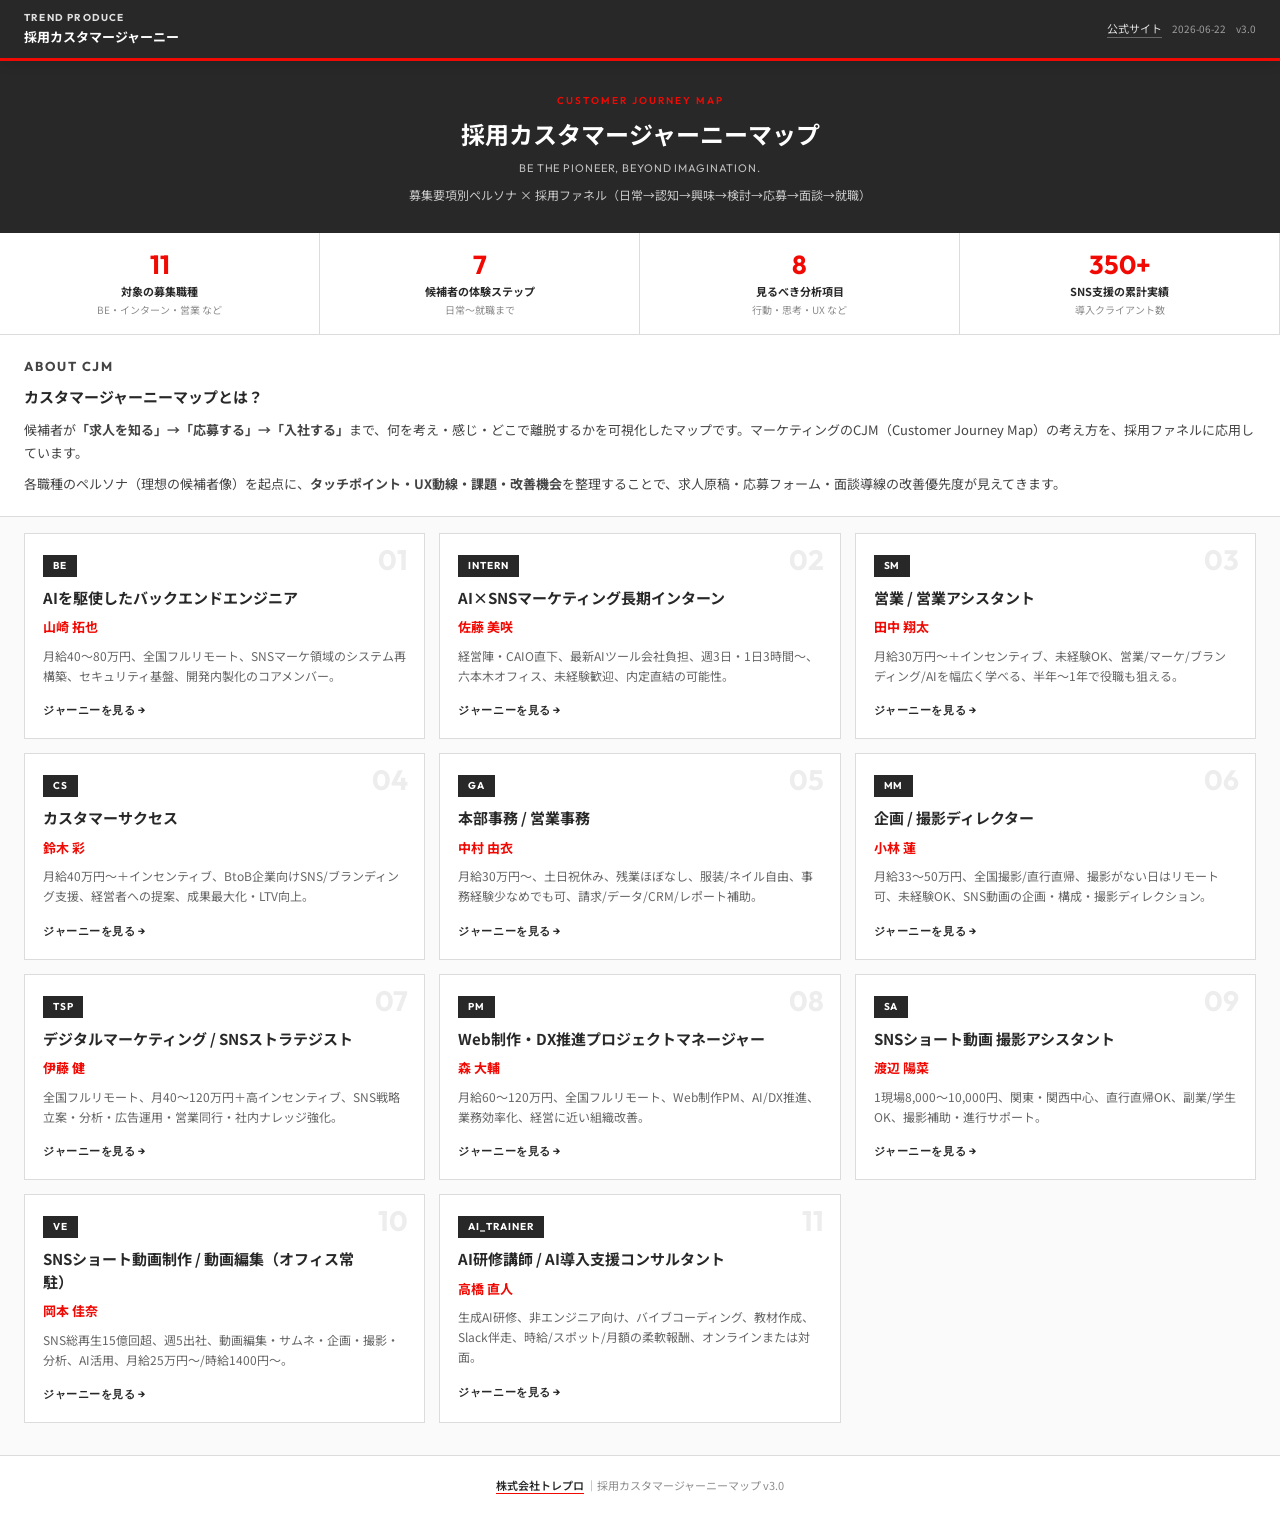
==== commit 7564d32d: "トップページの案内文（index-intro）を削除 Co-authored-by: Cursor <cursoragent@cursor.com>" ====
--- a/index.html
+++ b/index.html
@@ -60,10 +60,6 @@
   <p>候補者が<strong>「求人を知る」→「応募する」→「入社する」</strong>まで、何を考え・感じ・どこで離脱するかを可視化したマップです。マーケティングのCJM（Customer Journey Map）の考え方を、採用ファネルに応用しています。</p>
   <p>各職種のペルソナ（理想の候補者像）を起点に、<strong>タッチポイント・UX動線・課題・改善機会</strong>を整理することで、求人原稿・応募フォーム・面談導線の改善優先度が見えてきます。</p>
 </section>
-
-<div class="index-intro">
-  <p>『募集要項まとめ』と採用管理Excelのファネル事実をもとに、11職種それぞれのペルソナ仮説とジャーニーマップを整理しました。下のカードから職種を選んでください。</p>
-</div>
 
 <div class="card-grid">
 
